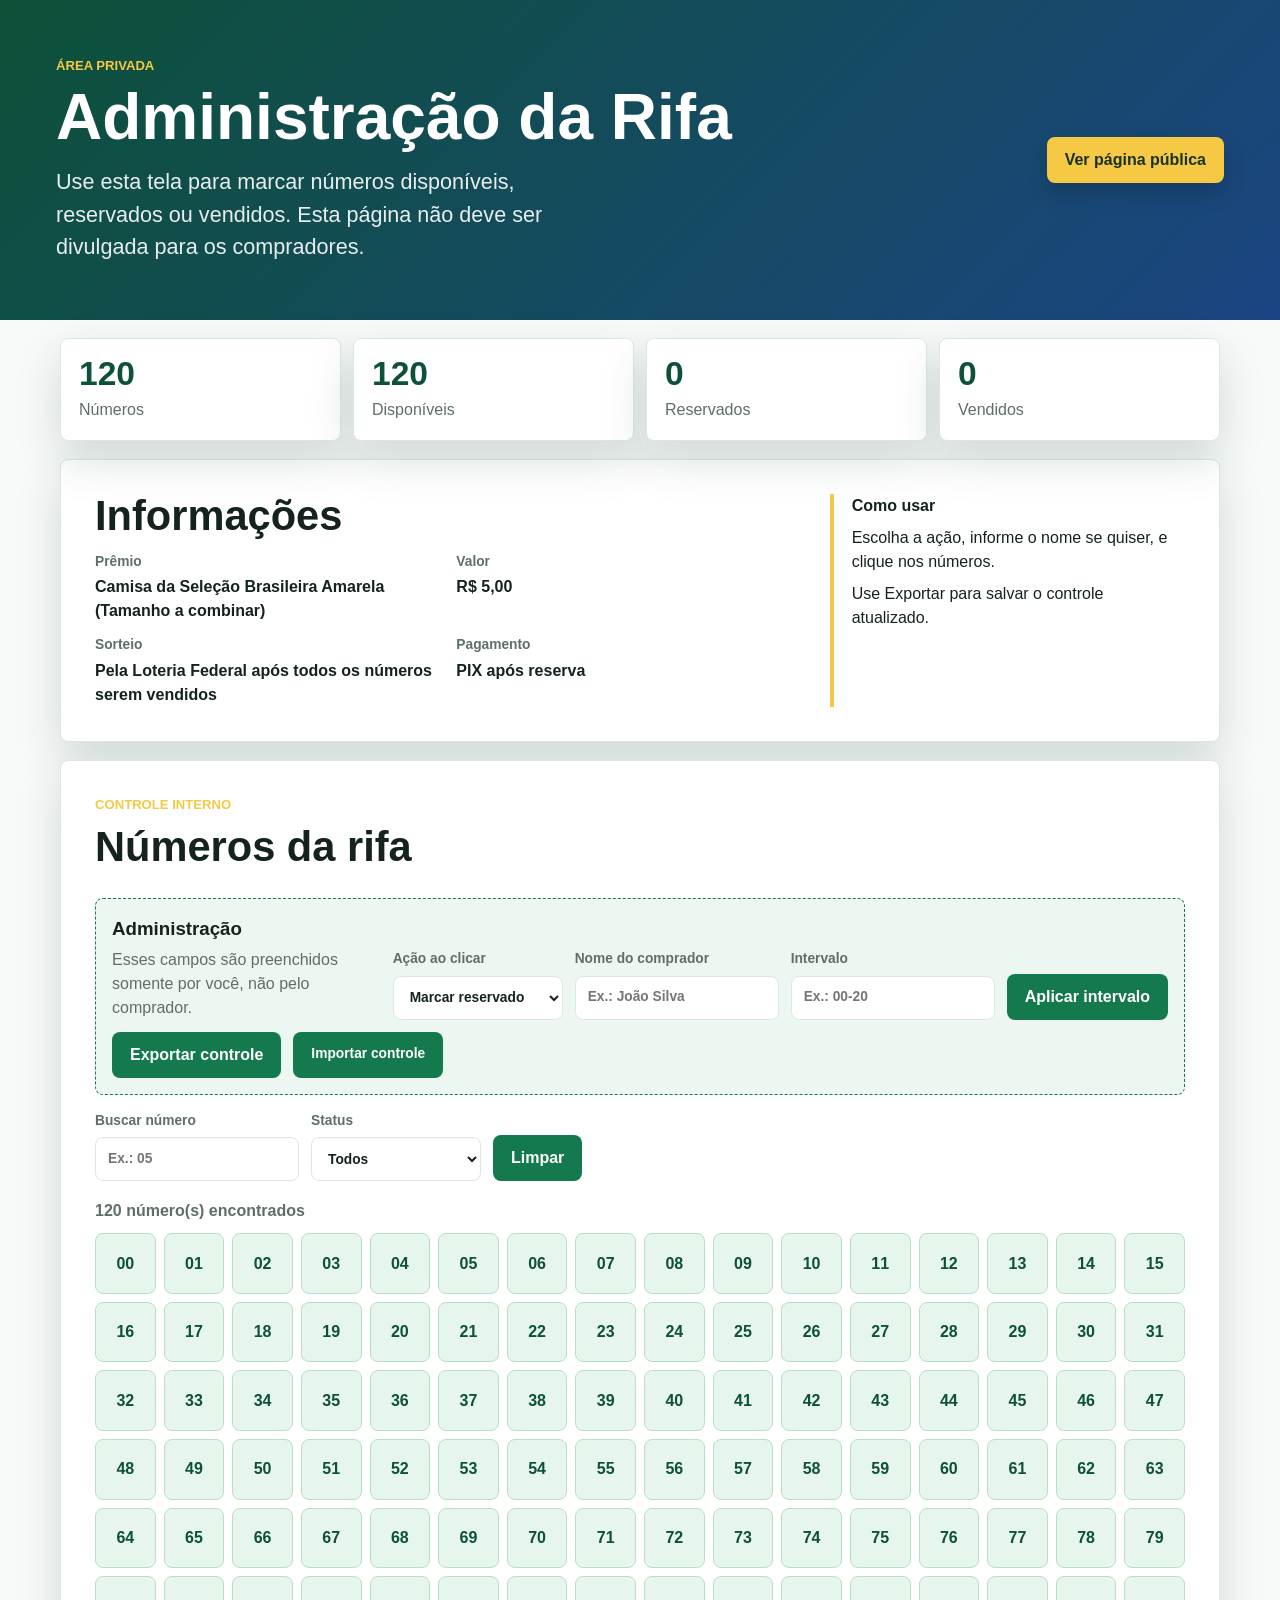
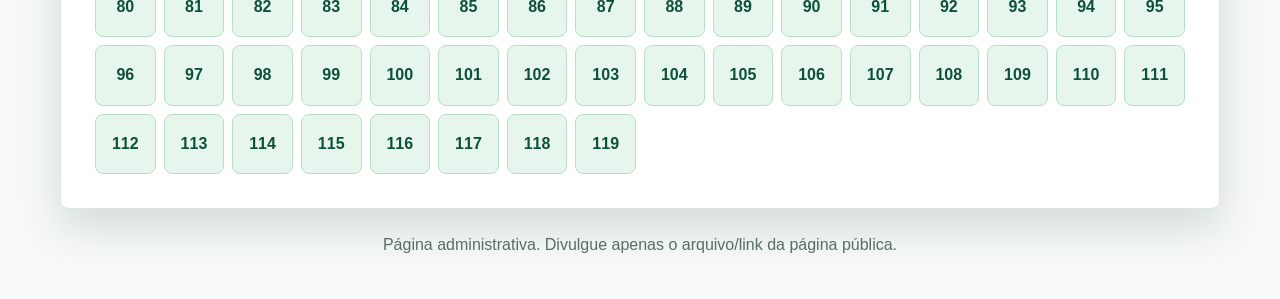
==== admin.html @ 9236a2c4 "Add files via upload" ====
<!doctype html>
<html lang="pt-BR">
  <head>
    <meta charset="utf-8">
    <meta name="viewport" content="width=device-width, initial-scale=1">
    <title>Administração da Rifa</title>
    <meta name="description" content="Controle administrativo da rifa da camisa da seleção.">
    <link rel="stylesheet" href="styles.css">
  </head>
  <body data-admin="true">
    <header class="admin-hero">
      <div>
        <p class="eyebrow">Área privada</p>
        <h1>Administração da Rifa</h1>
        <p class="lead">Use esta tela para marcar números disponíveis, reservados ou vendidos. Esta página não deve ser divulgada para os compradores.</p>
      </div>
      <a class="button button--primary" href="index.html">Ver página pública</a>
    </header>

    <main class="admin-main">
      <section class="summary" aria-label="Resumo da rifa">
        <article>
          <span id="totalNumbers">0</span>
          <p>Números</p>
        </article>
        <article>
          <span id="availableCount">0</span>
          <p>Disponíveis</p>
        </article>
        <article>
          <span id="reservedCount">0</span>
          <p>Reservados</p>
        </article>
        <article>
          <span id="soldCount">0</span>
          <p>Vendidos</p>
        </article>
      </section>

      <section class="details" aria-label="Informações da campanha">
        <div>
          <h2>Informações</h2>
          <dl>
            <div>
              <dt>Prêmio</dt>
              <dd id="prizeName">Camisa da Seleção Brasileira Amarela (Tamanho a combinar)</dd>
            </div>
            <div>
              <dt>Valor</dt>
              <dd id="ticketPrice">R$ 5,00</dd>
            </div>
            <div>
              <dt>Sorteio</dt>
              <dd id="drawDate">Pela Loteria Federal após todos os números serem vendidos</dd>
            </div>
            <div>
              <dt>Pagamento</dt>
              <dd id="paymentInfo">PIX após reserva</dd>
            </div>
          </dl>
        </div>
        <div class="notice">
          <strong>Como usar</strong>
          <p>Escolha a ação, informe o nome se quiser, e clique nos números.</p>
          <p>Use Exportar para salvar o controle atualizado.</p>
        </div>
      </section>

      <section class="numbers" id="numeros">
        <div class="section-heading">
          <div>
            <p class="eyebrow">Controle interno</p>
            <h2>Números da rifa</h2>
          </div>
        </div>

        <div class="admin-panel" id="adminPanel">
          <div>
            <h3>Administração</h3>
            <p>Esses campos são preenchidos somente por você, não pelo comprador.</p>
          </div>
          <label>
            <span>Ação ao clicar</span>
            <select id="adminAction">
              <option value="reserved">Marcar reservado</option>
              <option value="sold">Marcar vendido</option>
              <option value="available">Marcar disponível</option>
            </select>
          </label>
          <label>
            <span>Nome do comprador</span>
            <input id="buyerName" placeholder="Ex.: João Silva">
          </label>
          <label>
            <span>Intervalo</span>
            <input id="rangeInput" placeholder="Ex.: 00-20">
          </label>
          <button class="button button--secondary" id="applyRange" type="button">Aplicar intervalo</button>
          <button class="button button--secondary" id="exportData" type="button">Exportar controle</button>
          <label class="file-button">
            Importar controle
            <input id="importData" type="file" accept="application/json">
          </label>
        </div>

        <div class="toolbar" role="search">
          <label>
            <span>Buscar número</span>
            <input id="searchInput" inputmode="numeric" placeholder="Ex.: 05">
          </label>
          <label>
            <span>Status</span>
            <select id="statusFilter">
              <option value="all">Todos</option>
              <option value="available">Disponíveis</option>
              <option value="reserved">Reservados</option>
              <option value="sold">Vendidos</option>
            </select>
          </label>
          <button class="button button--secondary" id="clearFilters" type="button">Limpar</button>
        </div>

        <p class="result-note" id="resultNote"></p>
        <div class="grid" id="numbersGrid" aria-live="polite"></div>
      </section>
    </main>

    <footer>
      <p>Página administrativa. Divulgue apenas o arquivo/link da página pública.</p>
    </footer>

    <script src="app.js"></script>
  </body>
</html>
---- styles.css ----
:root {
  color-scheme: light;
  --green: #147a4d;
  --green-dark: #0d5138;
  --yellow: #f6c945;
  --blue: #1b4583;
  --ink: #15231f;
  --muted: #5d6f68;
  --line: #dce7e2;
  --paper: #f7faf8;
  --white: #ffffff;
  --danger: #c8523f;
  --warning: #c28a18;
  --shadow: 0 18px 46px rgba(17, 58, 42, .16);
}

* {
  box-sizing: border-box;
}

[hidden] {
  display: none !important;
}

html {
  scroll-behavior: smooth;
}

body {
  margin: 0;
  background: var(--paper);
  color: var(--ink);
  font-family: Arial, Helvetica, sans-serif;
  line-height: 1.5;
}

a {
  color: inherit;
}

button,
input,
select {
  font: inherit;
}

.hero {
  min-height: 82vh;
  display: grid;
  grid-template-columns: minmax(320px, 560px) minmax(320px, 1fr);
  gap: clamp(24px, 5vw, 68px);
  align-items: center;
  padding: clamp(28px, 6vw, 72px);
  background:
    linear-gradient(135deg, rgba(20, 122, 77, .94), rgba(12, 65, 47, .95)),
    radial-gradient(circle at 20% 15%, rgba(246, 201, 69, .42), transparent 32%);
  color: var(--white);
}

.admin-hero {
  display: flex;
  gap: 24px;
  align-items: center;
  justify-content: space-between;
  padding: clamp(28px, 5vw, 56px);
  background: linear-gradient(135deg, var(--green-dark), var(--blue));
  color: var(--white);
}

.admin-hero h1 {
  font-size: clamp(2.1rem, 5vw, 4rem);
}

.admin-hero .lead {
  margin-bottom: 0;
}

.hero__art {
  max-width: 560px;
  margin: 0 auto;
  width: 100%;
}

.campaign-art,
.campaign-art__missing {
  display: block;
  width: 100%;
  border-radius: 8px;
  box-shadow: 0 28px 44px rgba(0, 0, 0, .28);
}

.campaign-art {
  aspect-ratio: 2 / 3;
  height: auto;
  max-height: min(78vh, 820px);
  object-fit: contain;
  background: rgba(0, 0, 0, .22);
}

.campaign-art__missing {
  margin-bottom: 12px;
  min-height: 220px;
  display: grid;
  place-content: center;
  gap: 8px;
  padding: 22px;
  background: #fff8dc;
  color: #2f2a12;
  text-align: center;
}

.campaign-art__missing strong,
.campaign-art__missing span {
  display: block;
}

.campaign-art__missing span {
  margin-top: 6px;
}

.hero__content {
  max-width: 680px;
  align-self: center;
}

.eyebrow {
  margin: 0 0 10px;
  color: var(--yellow);
  font-size: .82rem;
  font-weight: 800;
  letter-spacing: 0;
  text-transform: uppercase;
}

h1,
h2,
h3,
p {
  margin-top: 0;
}

h1 {
  margin-bottom: 18px;
  font-size: clamp(2.6rem, 8vw, 5.6rem);
  line-height: .98;
  letter-spacing: 0;
}

h2 {
  margin-bottom: 14px;
  font-size: clamp(1.8rem, 4vw, 2.6rem);
  line-height: 1.05;
}

h3 {
  margin-bottom: 4px;
}

.lead {
  max-width: 520px;
  color: rgba(255, 255, 255, .9);
  font-size: clamp(1.06rem, 2vw, 1.35rem);
}

.hero__actions,
.toolbar,
.selection-panel,
.admin-panel {
  display: flex;
  flex-wrap: wrap;
  gap: 12px;
  align-items: end;
}

.button,
.file-button {
  min-height: 46px;
  border: 0;
  border-radius: 8px;
  display: inline-flex;
  align-items: center;
  justify-content: center;
  padding: 0 18px;
  cursor: pointer;
  font-weight: 800;
  text-decoration: none;
  transition: transform .18s ease, box-shadow .18s ease, background .18s ease;
}

.button:hover,
.file-button:hover,
.icon-button:hover {
  transform: translateY(-1px);
}

.button--primary {
  background: var(--yellow);
  color: #183220;
  box-shadow: 0 10px 22px rgba(0, 0, 0, .16);
}

.button--ghost {
  border: 1px solid rgba(255, 255, 255, .45);
  color: var(--white);
}

.button--secondary,
.file-button {
  background: var(--green);
  color: var(--white);
}

main {
  width: min(1160px, calc(100% - 32px));
  margin: -56px auto 0;
  position: relative;
}

.admin-main {
  margin-top: 18px;
}

.summary {
  display: grid;
  grid-template-columns: repeat(4, minmax(0, 1fr));
  gap: 12px;
}

.summary article,
.details,
.numbers {
  background: var(--white);
  border: 1px solid var(--line);
  box-shadow: var(--shadow);
}

.summary article {
  border-radius: 8px;
  padding: 18px;
}

.summary span {
  display: block;
  color: var(--green-dark);
  font-size: 2.1rem;
  font-weight: 900;
  line-height: 1;
}

.summary p {
  margin: 8px 0 0;
  color: var(--muted);
}

.details,
.numbers {
  border-radius: 8px;
  margin-top: 18px;
  padding: clamp(18px, 4vw, 34px);
}

.details {
  display: grid;
  grid-template-columns: 1.6fr .8fr;
  gap: 24px;
}

dl {
  display: grid;
  grid-template-columns: repeat(2, minmax(0, 1fr));
  gap: 12px;
  margin: 0;
}

dt {
  color: var(--muted);
  font-size: .86rem;
  font-weight: 800;
}

dd {
  margin: 3px 0 0;
  font-weight: 800;
}

.notice {
  border-left: 4px solid var(--yellow);
  padding-left: 18px;
}

.notice p {
  margin: 8px 0;
}

.dot {
  width: 12px;
  height: 12px;
  display: inline-block;
  border-radius: 999px;
  margin-right: 8px;
}

.dot--available {
  background: var(--green);
}

.dot--reserved {
  background: var(--warning);
}

.dot--sold {
  background: var(--danger);
}

.section-heading {
  display: flex;
  gap: 18px;
  justify-content: space-between;
  align-items: center;
}

.icon-button {
  width: 44px;
  height: 44px;
  border: 1px solid var(--line);
  border-radius: 8px;
  background: var(--white);
  cursor: pointer;
}

label {
  display: grid;
  gap: 6px;
  color: var(--muted);
  font-size: .86rem;
  font-weight: 800;
}

input,
select {
  min-height: 44px;
  min-width: 170px;
  border: 1px solid var(--line);
  border-radius: 8px;
  background: var(--white);
  color: var(--ink);
  padding: 0 12px;
}

.admin-panel {
  margin-top: 16px;
  margin-bottom: 16px;
  padding: 16px;
  border: 1px dashed var(--green);
  border-radius: 8px;
  background: #edf7f1;
}

.selection-panel {
  margin-top: 16px;
  padding: 14px;
  border: 1px solid #b7dfc4;
  border-radius: 8px;
  background: #eef8f1;
  align-items: center;
}

.selection-panel > div {
  flex: 1 1 240px;
}

.selection-panel strong,
.selection-panel span {
  display: block;
}

.selection-panel span {
  margin-top: 4px;
  color: var(--green-dark);
  font-weight: 900;
}

.admin-panel > div {
  min-width: 220px;
  flex: 1 1 240px;
}

.admin-panel p {
  margin-bottom: 0;
  color: var(--muted);
}

.file-button {
  position: relative;
  overflow: hidden;
}

.file-button input {
  position: absolute;
  inset: 0;
  opacity: 0;
  cursor: pointer;
}

.result-note {
  min-height: 24px;
  margin: 18px 0 10px;
  color: var(--muted);
  font-weight: 700;
}

.grid {
  display: grid;
  grid-template-columns: repeat(auto-fill, minmax(58px, 1fr));
  gap: 8px;
}

.ticket {
  aspect-ratio: 1;
  border: 1px solid transparent;
  border-radius: 8px;
  display: grid;
  place-items: center;
  cursor: pointer;
  font-weight: 900;
  line-height: 1;
  transition: transform .12s ease, box-shadow .12s ease;
}

.ticket:hover {
  transform: translateY(-1px);
  box-shadow: 0 8px 18px rgba(21, 35, 31, .12);
}

.ticket--available {
  background: #e7f6ec;
  border-color: #b7dfc4;
  color: var(--green-dark);
}

.ticket--selected {
  outline: 3px solid var(--blue);
  outline-offset: 2px;
  background: #d9ecff;
  border-color: var(--blue);
  color: var(--blue);
}

.ticket--reserved {
  background: #fff4d7;
  border-color: #efd08b;
  color: #7b560d;
}

.ticket--sold {
  background: #ffe5df;
  border-color: #efb6aa;
  color: #8b2f20;
}

.ticket[disabled] {
  cursor: not-allowed;
}

footer {
  width: min(1160px, calc(100% - 32px));
  margin: 24px auto 42px;
  color: var(--muted);
  text-align: center;
}

@media (max-width: 760px) {
  .hero {
    min-height: auto;
    grid-template-columns: 1fr;
    padding: 18px 16px 88px;
  }

  .hero__art {
    max-width: min(100%, 430px);
    order: -1;
  }

  .campaign-art {
    max-height: none;
  }

  .hero__actions .button,
  .admin-hero,
  .toolbar label,
  .toolbar .button,
  .selection-panel .button,
  .admin-panel label,
  .admin-panel .button,
  .file-button {
    width: 100%;
  }

  .admin-hero {
    display: grid;
  }

  main {
    margin-top: -64px;
  }

  .summary,
  .details,
  dl {
    grid-template-columns: 1fr;
  }

  .grid {
    grid-template-columns: repeat(auto-fill, minmax(48px, 1fr));
  }
}
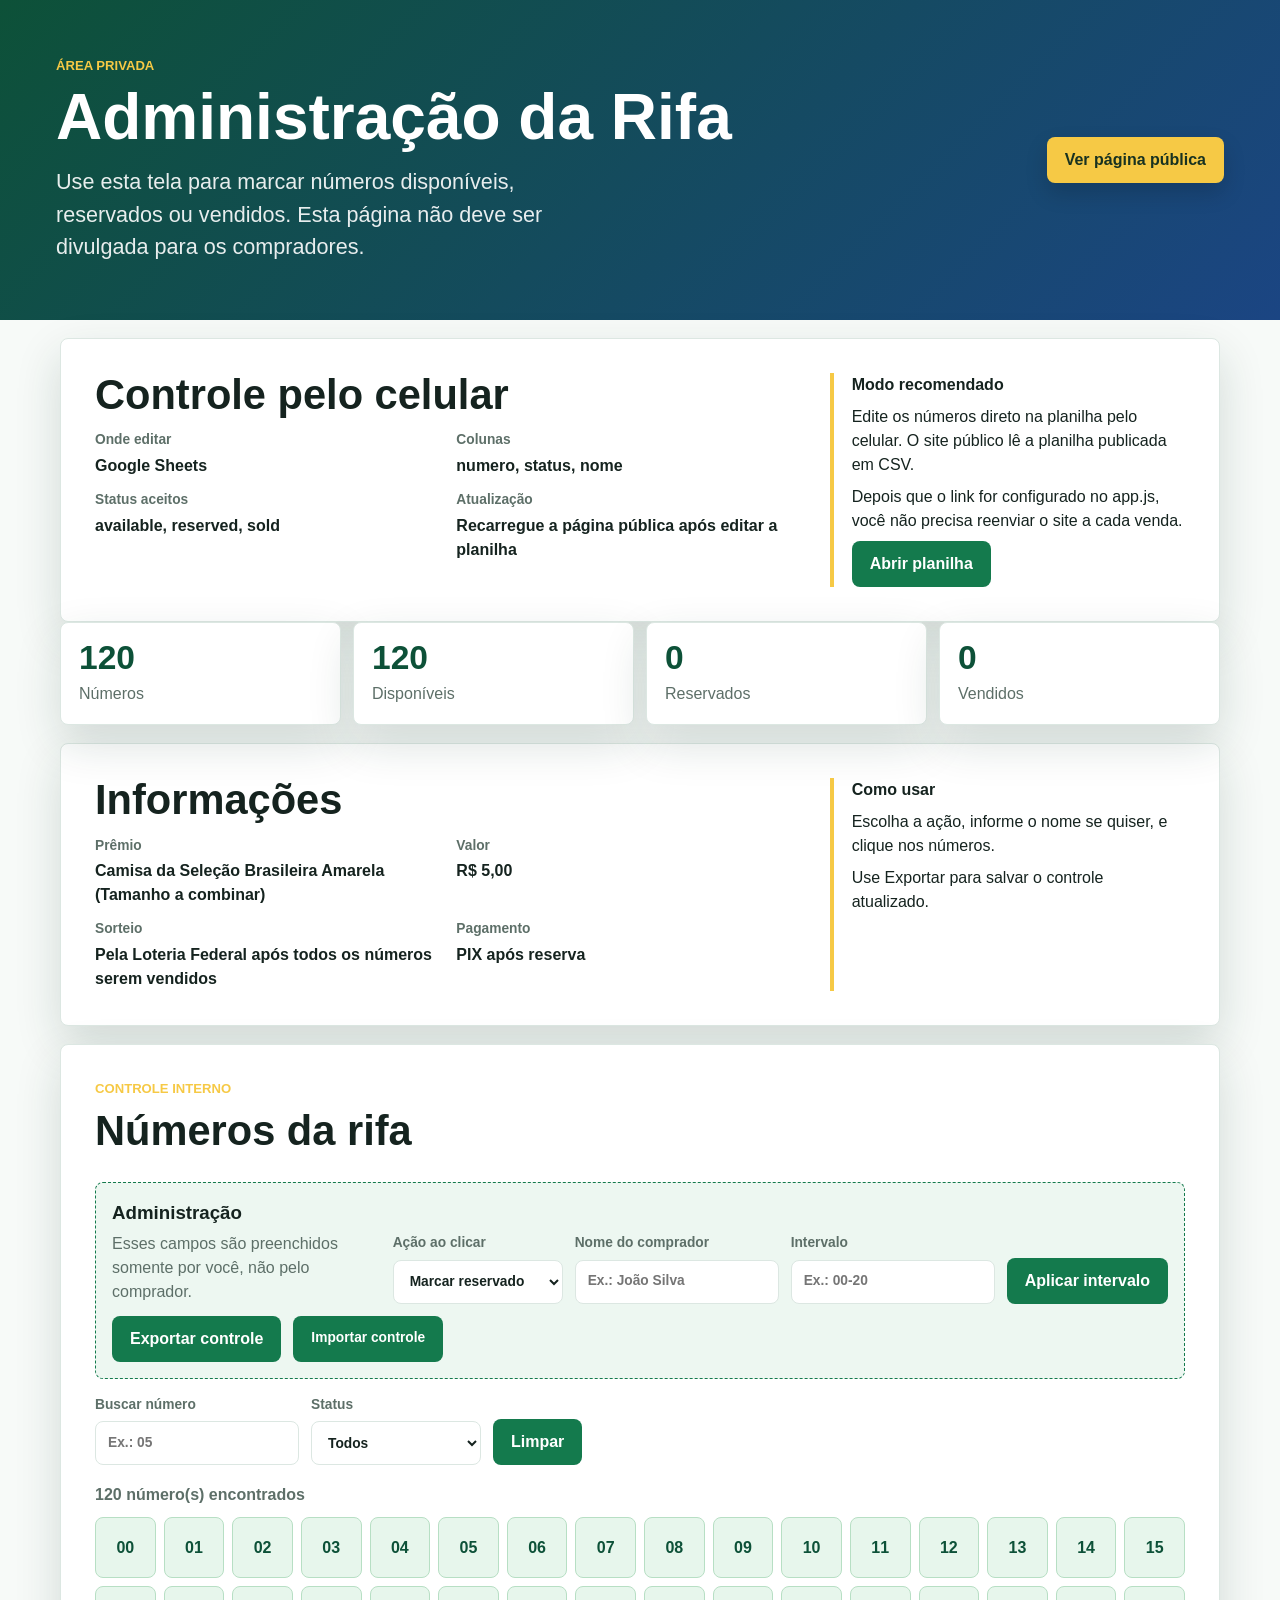
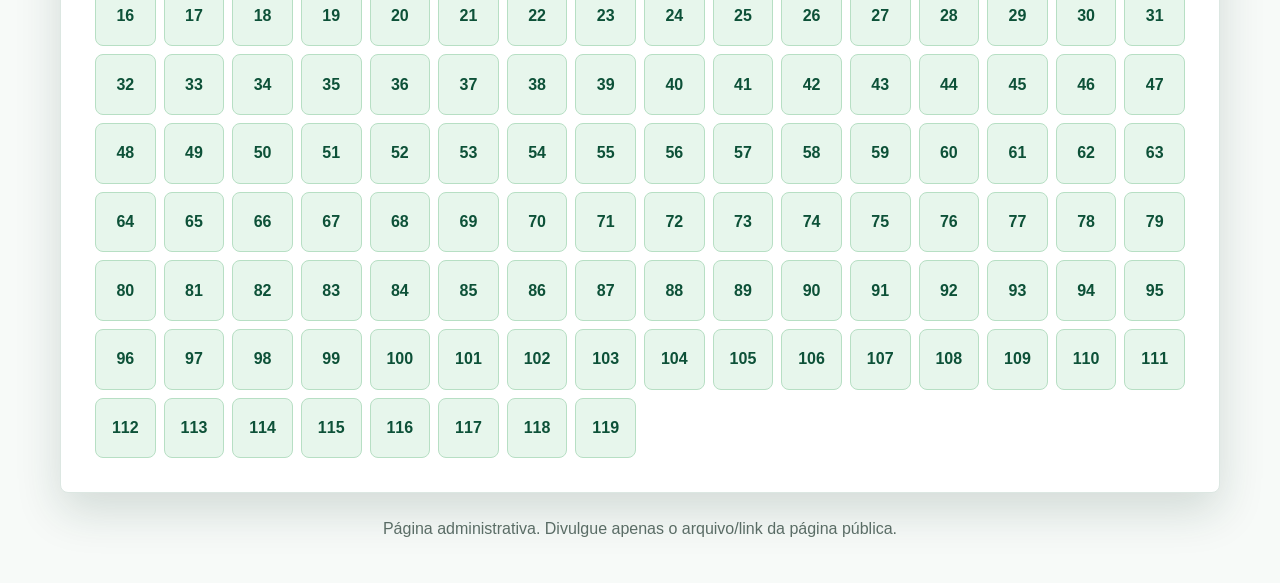
==== commit a52861e6: "Add files via upload" ====
--- a/admin.html
+++ b/admin.html
@@ -18,6 +18,36 @@
     </header>
 
     <main class="admin-main">
+      <section class="details" aria-label="Controle por planilha">
+        <div>
+          <h2>Controle pelo celular</h2>
+          <dl>
+            <div>
+              <dt>Onde editar</dt>
+              <dd>Google Sheets</dd>
+            </div>
+            <div>
+              <dt>Colunas</dt>
+              <dd>numero, status, nome</dd>
+            </div>
+            <div>
+              <dt>Status aceitos</dt>
+              <dd>available, reserved, sold</dd>
+            </div>
+            <div>
+              <dt>Atualização</dt>
+              <dd>Recarregue a página pública após editar a planilha</dd>
+            </div>
+          </dl>
+        </div>
+        <div class="notice">
+          <strong>Modo recomendado</strong>
+          <p>Edite os números direto na planilha pelo celular. O site público lê a planilha publicada em CSV.</p>
+          <p>Depois que o link for configurado no app.js, você não precisa reenviar o site a cada venda.</p>
+          <a class="button button--secondary" id="openSheet" href="#" aria-disabled="true">Abrir planilha</a>
+        </div>
+      </section>
+
       <section class="summary" aria-label="Resumo da rifa">
         <article>
           <span id="totalNumbers">0</span>
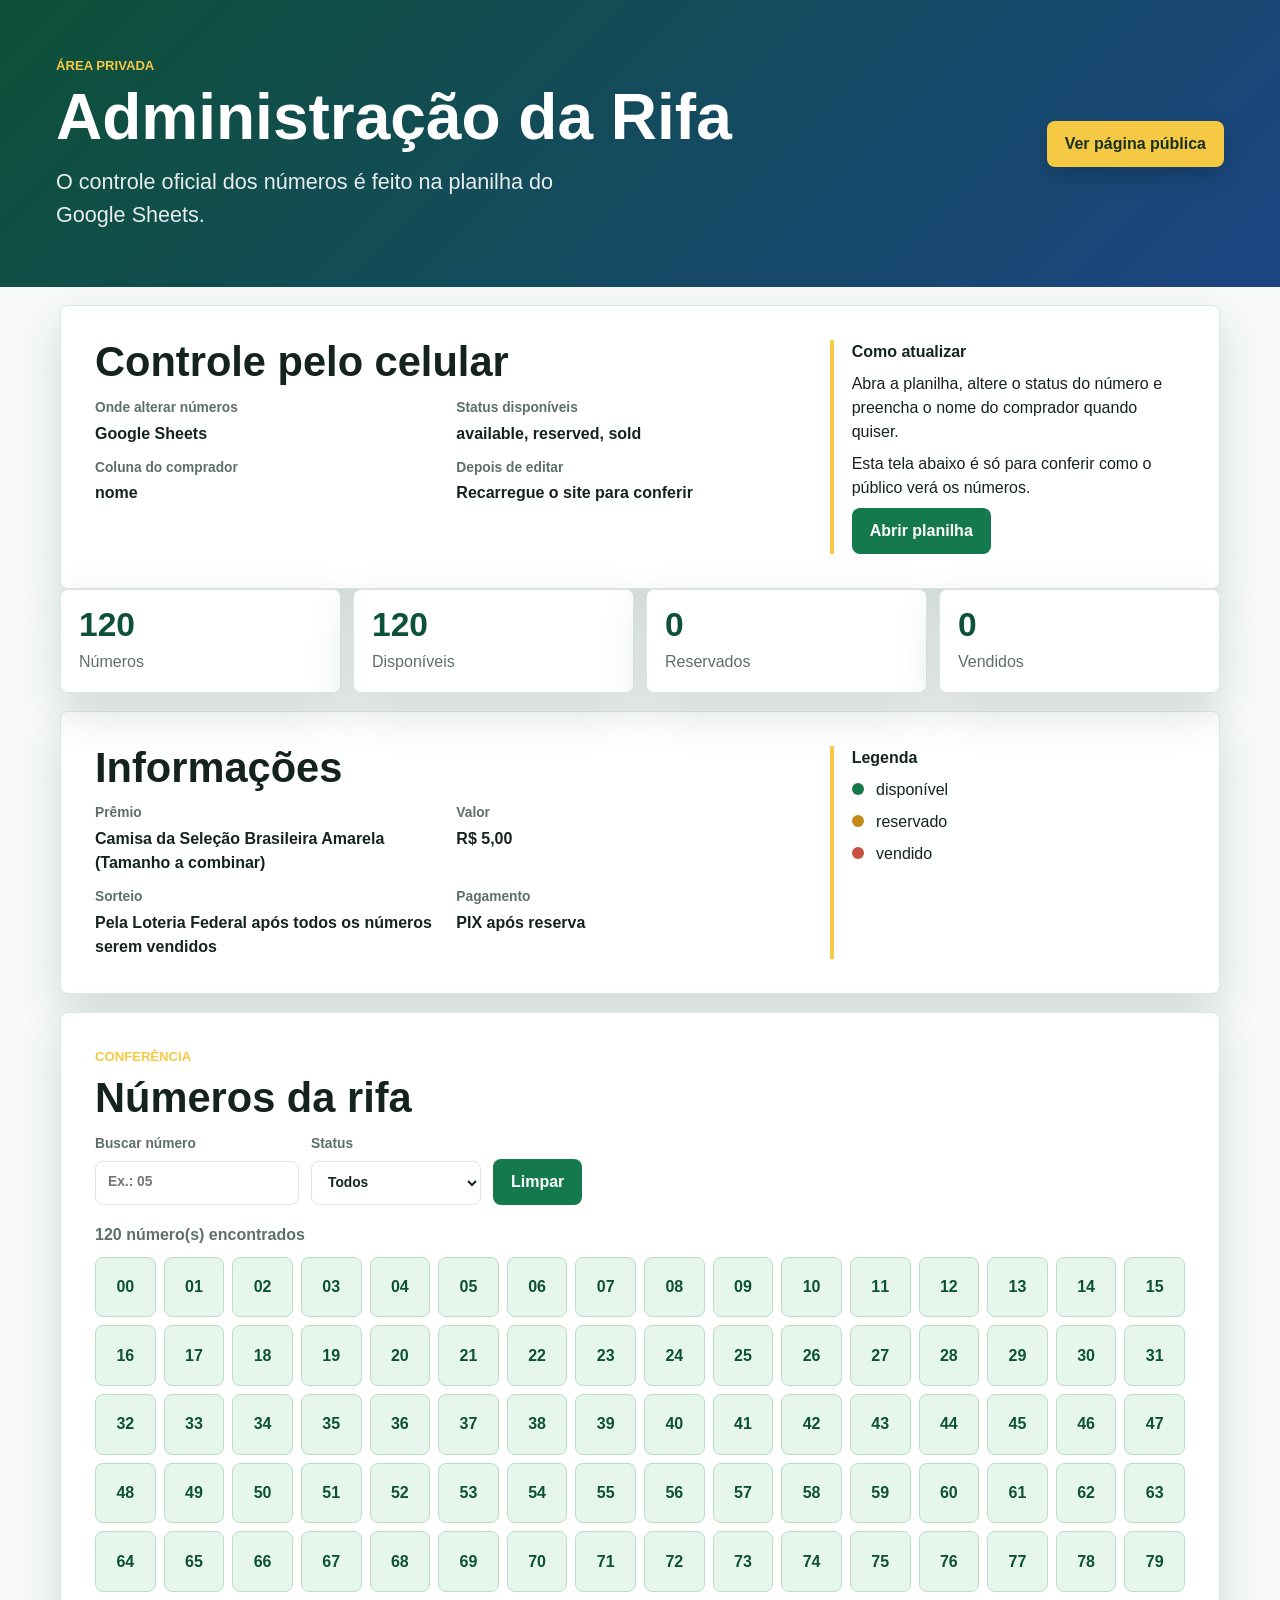
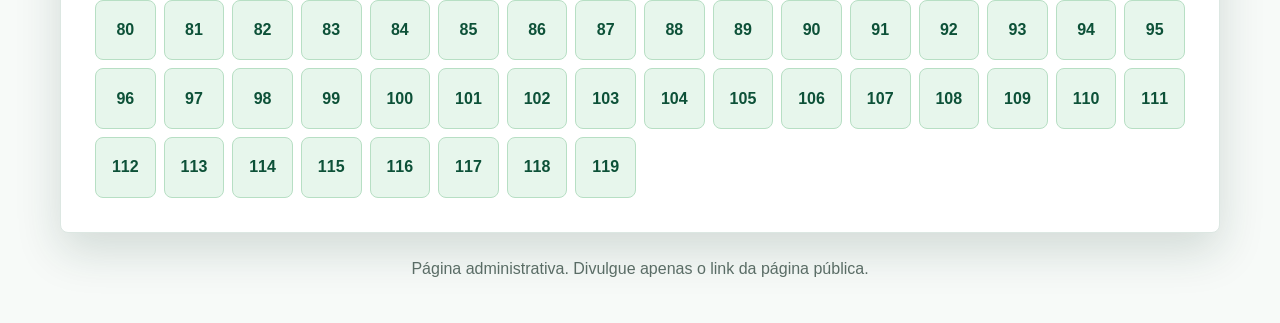
==== commit f1dc7949: "Add files via upload" ====
--- a/admin.html
+++ b/admin.html
@@ -12,7 +12,7 @@
       <div>
         <p class="eyebrow">Área privada</p>
         <h1>Administração da Rifa</h1>
-        <p class="lead">Use esta tela para marcar números disponíveis, reservados ou vendidos. Esta página não deve ser divulgada para os compradores.</p>
+        <p class="lead">O controle oficial dos números é feito na planilha do Google Sheets.</p>
       </div>
       <a class="button button--primary" href="index.html">Ver página pública</a>
     </header>
@@ -23,28 +23,28 @@
           <h2>Controle pelo celular</h2>
           <dl>
             <div>
-              <dt>Onde editar</dt>
+              <dt>Onde alterar números</dt>
               <dd>Google Sheets</dd>
             </div>
             <div>
-              <dt>Colunas</dt>
-              <dd>numero, status, nome</dd>
-            </div>
-            <div>
-              <dt>Status aceitos</dt>
+              <dt>Status disponíveis</dt>
               <dd>available, reserved, sold</dd>
             </div>
             <div>
-              <dt>Atualização</dt>
-              <dd>Recarregue a página pública após editar a planilha</dd>
+              <dt>Coluna do comprador</dt>
+              <dd>nome</dd>
+            </div>
+            <div>
+              <dt>Depois de editar</dt>
+              <dd>Recarregue o site para conferir</dd>
             </div>
           </dl>
         </div>
         <div class="notice">
-          <strong>Modo recomendado</strong>
-          <p>Edite os números direto na planilha pelo celular. O site público lê a planilha publicada em CSV.</p>
-          <p>Depois que o link for configurado no app.js, você não precisa reenviar o site a cada venda.</p>
-          <a class="button button--secondary" id="openSheet" href="#" aria-disabled="true">Abrir planilha</a>
+          <strong>Como atualizar</strong>
+          <p>Abra a planilha, altere o status do número e preencha o nome do comprador quando quiser.</p>
+          <p>Esta tela abaixo é só para conferir como o público verá os números.</p>
+          <a class="button button--secondary" id="openSheet" href="#" target="_blank" rel="noopener">Abrir planilha</a>
         </div>
       </section>
 
@@ -90,47 +90,19 @@
           </dl>
         </div>
         <div class="notice">
-          <strong>Como usar</strong>
-          <p>Escolha a ação, informe o nome se quiser, e clique nos números.</p>
-          <p>Use Exportar para salvar o controle atualizado.</p>
+          <strong>Legenda</strong>
+          <p><span class="dot dot--available"></span> disponível</p>
+          <p><span class="dot dot--reserved"></span> reservado</p>
+          <p><span class="dot dot--sold"></span> vendido</p>
         </div>
       </section>
 
       <section class="numbers" id="numeros">
         <div class="section-heading">
           <div>
-            <p class="eyebrow">Controle interno</p>
+            <p class="eyebrow">Conferência</p>
             <h2>Números da rifa</h2>
           </div>
-        </div>
-
-        <div class="admin-panel" id="adminPanel">
-          <div>
-            <h3>Administração</h3>
-            <p>Esses campos são preenchidos somente por você, não pelo comprador.</p>
-          </div>
-          <label>
-            <span>Ação ao clicar</span>
-            <select id="adminAction">
-              <option value="reserved">Marcar reservado</option>
-              <option value="sold">Marcar vendido</option>
-              <option value="available">Marcar disponível</option>
-            </select>
-          </label>
-          <label>
-            <span>Nome do comprador</span>
-            <input id="buyerName" placeholder="Ex.: João Silva">
-          </label>
-          <label>
-            <span>Intervalo</span>
-            <input id="rangeInput" placeholder="Ex.: 00-20">
-          </label>
-          <button class="button button--secondary" id="applyRange" type="button">Aplicar intervalo</button>
-          <button class="button button--secondary" id="exportData" type="button">Exportar controle</button>
-          <label class="file-button">
-            Importar controle
-            <input id="importData" type="file" accept="application/json">
-          </label>
         </div>
 
         <div class="toolbar" role="search">
@@ -156,7 +128,7 @@
     </main>
 
     <footer>
-      <p>Página administrativa. Divulgue apenas o arquivo/link da página pública.</p>
+      <p>Página administrativa. Divulgue apenas o link da página pública.</p>
     </footer>
 
     <script src="app.js"></script>
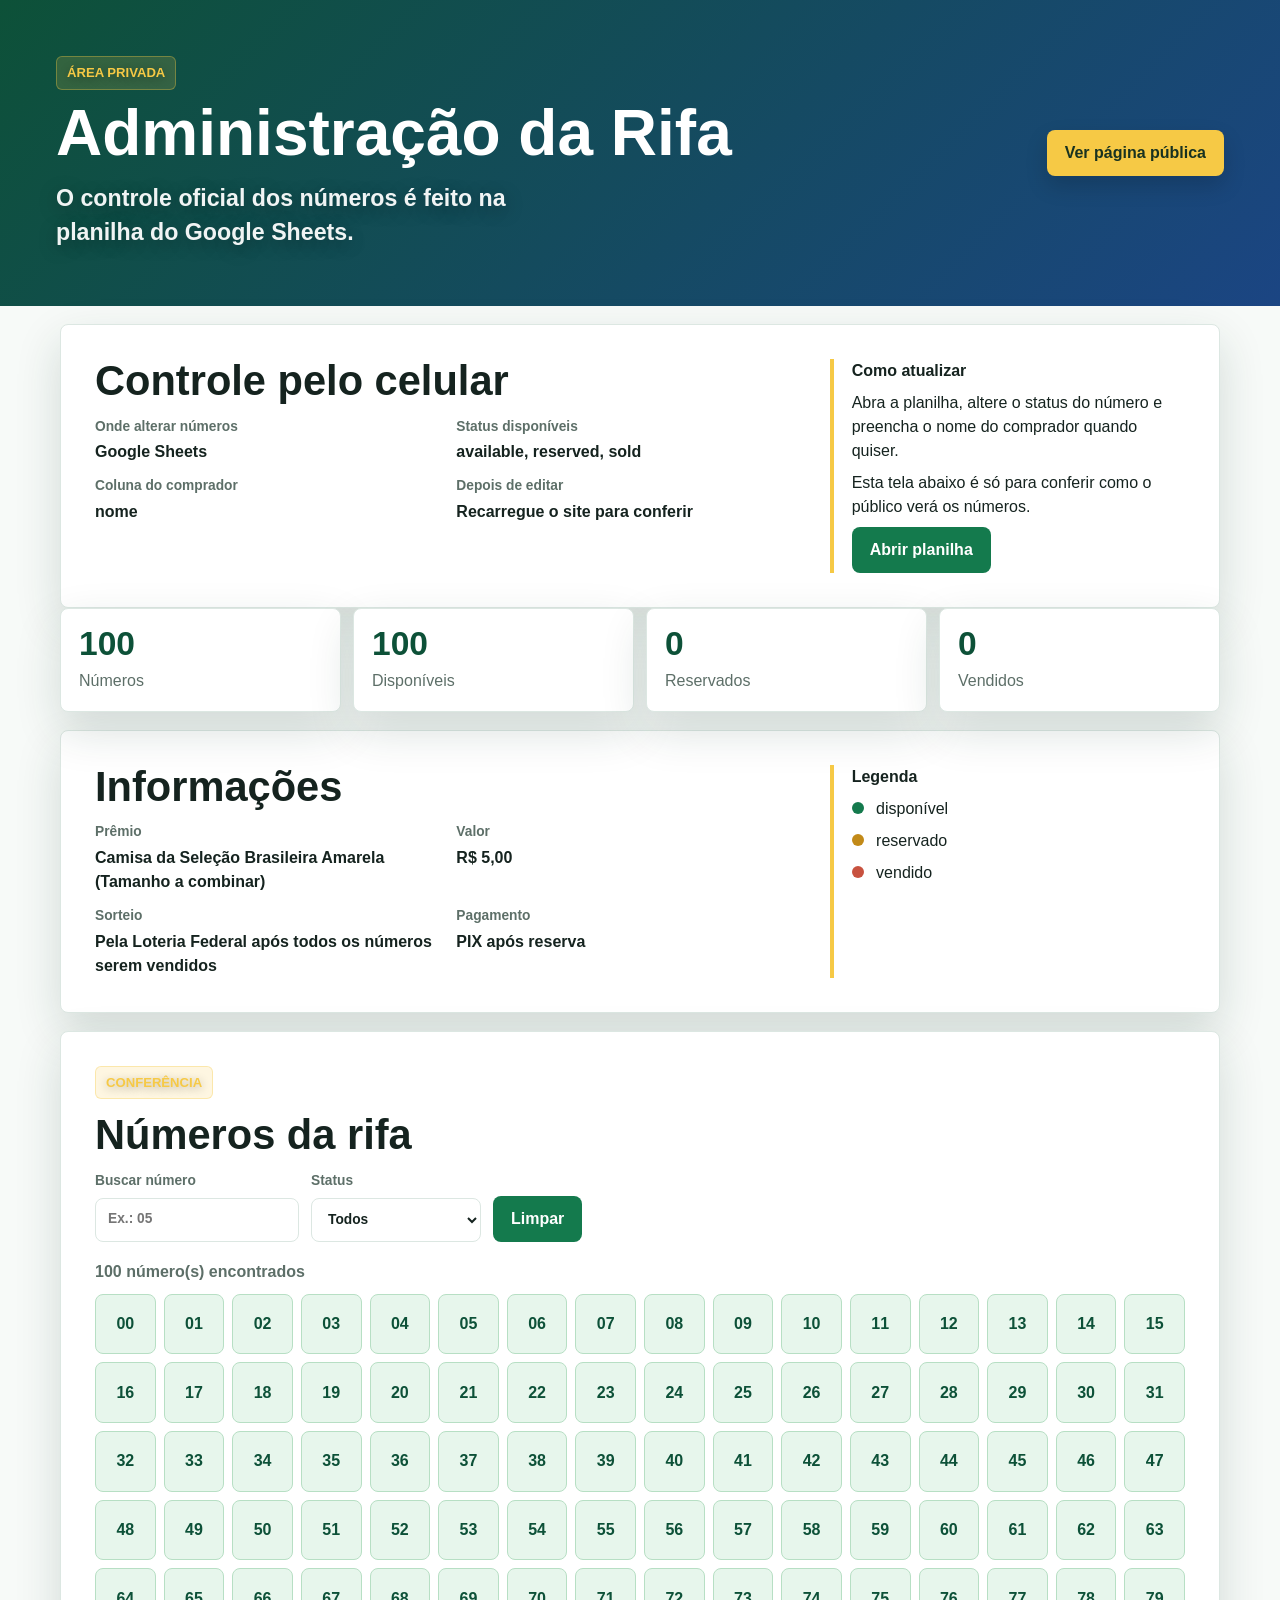
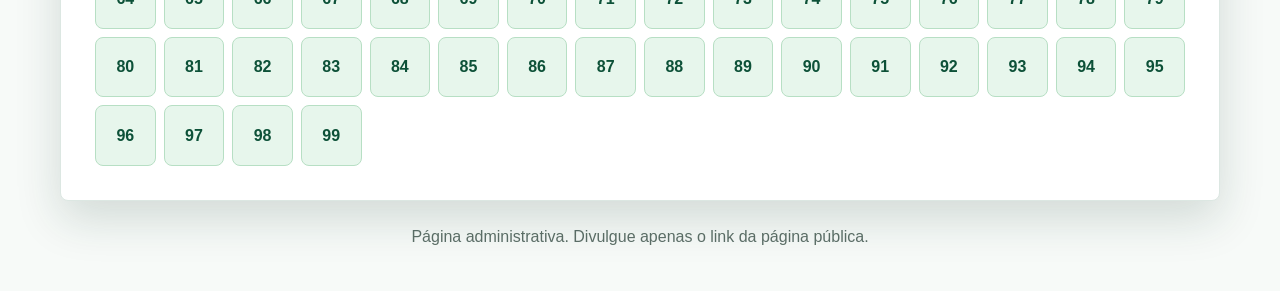
==== commit 3d6780ef: "Add files via upload" ====
--- a/admin.html
+++ b/admin.html
@@ -131,6 +131,6 @@
       <p>Página administrativa. Divulgue apenas o link da página pública.</p>
     </footer>
 
-    <script src="app.js"></script>
+    <script src="app.js?v=4"></script>
   </body>
 </html>
--- a/styles.css
+++ b/styles.css
@@ -52,9 +52,42 @@
   align-items: center;
   padding: clamp(28px, 6vw, 72px);
   background:
-    linear-gradient(135deg, rgba(20, 122, 77, .94), rgba(12, 65, 47, .95)),
-    radial-gradient(circle at 20% 15%, rgba(246, 201, 69, .42), transparent 32%);
+    linear-gradient(115deg, transparent 0 58%, rgba(246, 201, 69, .95) 58% 61%, transparent 61%),
+    linear-gradient(122deg, transparent 0 68%, rgba(27, 69, 131, .78) 68% 72%, transparent 72%),
+    radial-gradient(circle at 12% 18%, rgba(255, 231, 89, .62), transparent 24%),
+    radial-gradient(circle at 84% 14%, rgba(36, 119, 209, .5), transparent 25%),
+    radial-gradient(circle at 68% 86%, rgba(255, 215, 58, .36), transparent 28%),
+    linear-gradient(140deg, #148052 0%, #0b5f3b 34%, #082f35 72%, #071c34 100%);
   color: var(--white);
+  overflow: hidden;
+  position: relative;
+}
+
+.hero::before,
+.hero::after {
+  content: "";
+  position: absolute;
+  inset: 0;
+  pointer-events: none;
+}
+
+.hero::before {
+  background:
+    repeating-linear-gradient(105deg, rgba(255, 255, 255, .075) 0 2px, transparent 2px 42px),
+    linear-gradient(180deg, rgba(255, 255, 255, .08), transparent 40%, rgba(0, 0, 0, .2));
+  mix-blend-mode: soft-light;
+}
+
+.hero::after {
+  background:
+    radial-gradient(circle at 18% 72%, rgba(20, 255, 144, .22), transparent 18%),
+    radial-gradient(circle at 36% 8%, rgba(255, 216, 40, .24), transparent 14%),
+    linear-gradient(90deg, rgba(0, 0, 0, .18), transparent 42%, rgba(0, 0, 0, .2));
+}
+
+.hero > * {
+  position: relative;
+  z-index: 1;
 }
 
 .admin-hero {
@@ -79,6 +112,11 @@
   max-width: 560px;
   margin: 0 auto;
   width: 100%;
+  padding: 10px;
+  border-radius: 12px;
+  background:
+    linear-gradient(145deg, rgba(246, 201, 69, .95), rgba(26, 113, 69, .35) 44%, rgba(27, 69, 131, .86));
+  box-shadow: 0 28px 70px rgba(0, 0, 0, .34);
 }
 
 .campaign-art,
@@ -86,7 +124,7 @@
   display: block;
   width: 100%;
   border-radius: 8px;
-  box-shadow: 0 28px 44px rgba(0, 0, 0, .28);
+  box-shadow: 0 16px 34px rgba(0, 0, 0, .34);
 }
 
 .campaign-art {
@@ -121,15 +159,24 @@
 .hero__content {
   max-width: 680px;
   align-self: center;
+  padding: clamp(8px, 2vw, 22px);
+  border-left: 5px solid var(--yellow);
+  text-shadow: 0 3px 18px rgba(0, 0, 0, .28);
 }
 
 .eyebrow {
-  margin: 0 0 10px;
+  width: fit-content;
+  margin: 0 0 14px;
+  padding: 6px 10px;
+  border: 1px solid rgba(246, 201, 69, .34);
+  border-radius: 6px;
+  background: rgba(246, 201, 69, .16);
   color: var(--yellow);
   font-size: .82rem;
   font-weight: 800;
   letter-spacing: 0;
   text-transform: uppercase;
+  text-shadow: 0 2px 10px rgba(0, 0, 0, .32);
 }
 
 h1,
@@ -141,9 +188,32 @@
 
 h1 {
   margin-bottom: 18px;
-  font-size: clamp(2.6rem, 8vw, 5.6rem);
-  line-height: .98;
+  font-size: clamp(2.8rem, 7vw, 5.9rem);
+  line-height: .92;
   letter-spacing: 0;
+}
+
+h1 span,
+h1 strong {
+  display: block;
+}
+
+h1 span {
+  color: #ffffff;
+  text-shadow:
+    0 4px 0 rgba(5, 43, 33, .58),
+    0 16px 34px rgba(0, 0, 0, .3);
+}
+
+h1 strong {
+  width: fit-content;
+  margin-top: 8px;
+  color: var(--yellow);
+  font-style: italic;
+  text-shadow:
+    0 4px 0 #0b4d34,
+    0 12px 30px rgba(0, 0, 0, .35);
+  transform: rotate(-1.5deg);
 }
 
 h2 {
@@ -158,8 +228,15 @@
 
 .lead {
   max-width: 520px;
-  color: rgba(255, 255, 255, .9);
-  font-size: clamp(1.06rem, 2vw, 1.35rem);
+  color: rgba(255, 255, 255, .94);
+  font-size: clamp(1.06rem, 2vw, 1.45rem);
+  font-weight: 700;
+  text-shadow: 0 4px 18px rgba(0, 0, 0, .34);
+}
+
+.lead b {
+  color: var(--yellow);
+  font-weight: 900;
 }
 
 .hero__actions,
@@ -199,6 +276,12 @@
   box-shadow: 0 10px 22px rgba(0, 0, 0, .16);
 }
 
+.button--instagram {
+  background: linear-gradient(135deg, #ffd76f, #f03c68 48%, #6f45d8);
+  color: var(--white);
+  box-shadow: 0 10px 24px rgba(17, 28, 58, .28);
+}
+
 .button--ghost {
   border: 1px solid rgba(255, 255, 255, .45);
   color: var(--white);
@@ -469,6 +552,31 @@
   text-align: center;
 }
 
+.instagram-strip {
+  width: min(520px, 100%);
+  min-height: 64px;
+  margin: 0 auto 16px;
+  border-radius: 8px;
+  display: flex;
+  gap: 12px;
+  align-items: center;
+  justify-content: center;
+  background: linear-gradient(135deg, #f6c945, #e54868 48%, #1b4583);
+  color: var(--white);
+  text-decoration: none;
+  box-shadow: 0 14px 34px rgba(21, 35, 31, .18);
+}
+
+.instagram-strip strong,
+.instagram-strip span {
+  display: block;
+}
+
+.instagram-strip span {
+  font-size: 1.35rem;
+  font-weight: 900;
+}
+
 @media (max-width: 760px) {
   .hero {
     min-height: auto;
@@ -479,10 +587,21 @@
   .hero__art {
     max-width: min(100%, 430px);
     order: -1;
+    padding: 6px;
   }
 
   .campaign-art {
     max-height: none;
+  }
+
+  .hero__content {
+    border-left: 0;
+    border-top: 4px solid var(--yellow);
+    padding-top: 18px;
+  }
+
+  h1 {
+    font-size: clamp(2.6rem, 14vw, 4.6rem);
   }
 
   .hero__actions .button,
